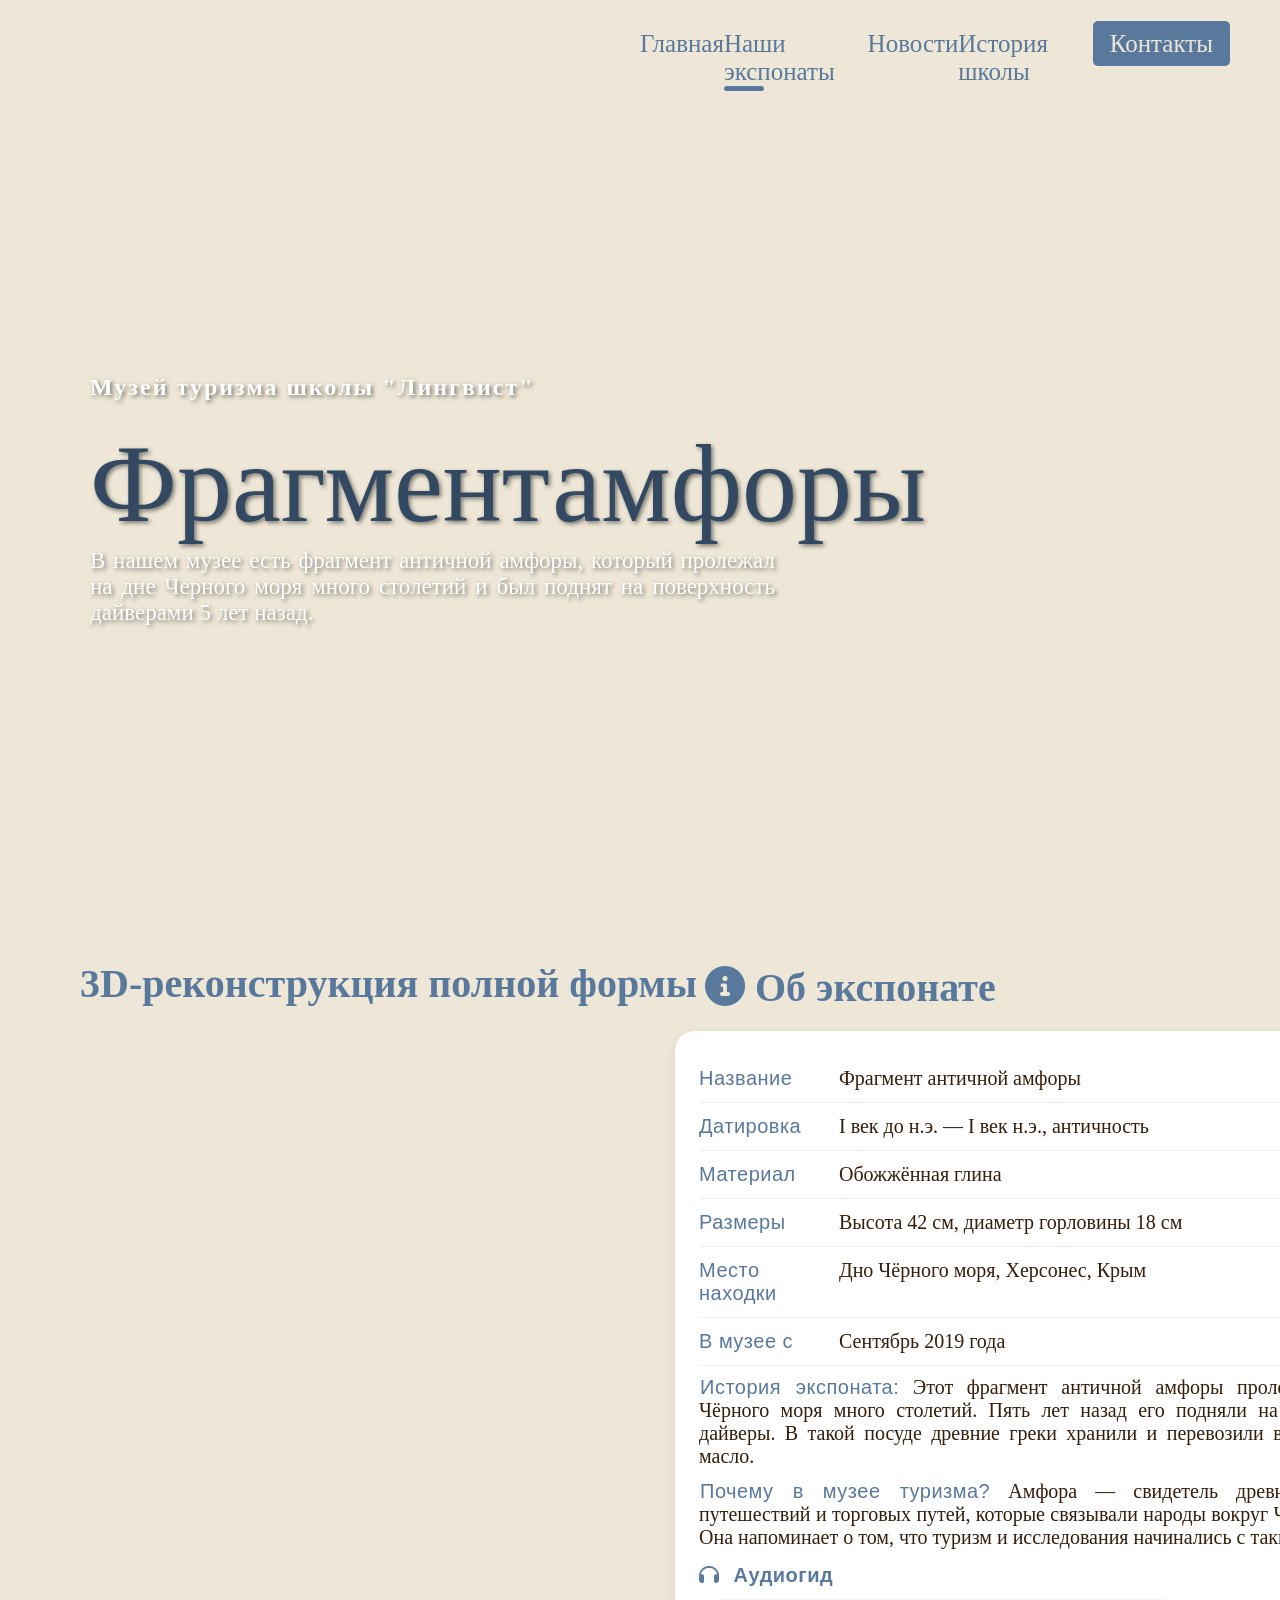
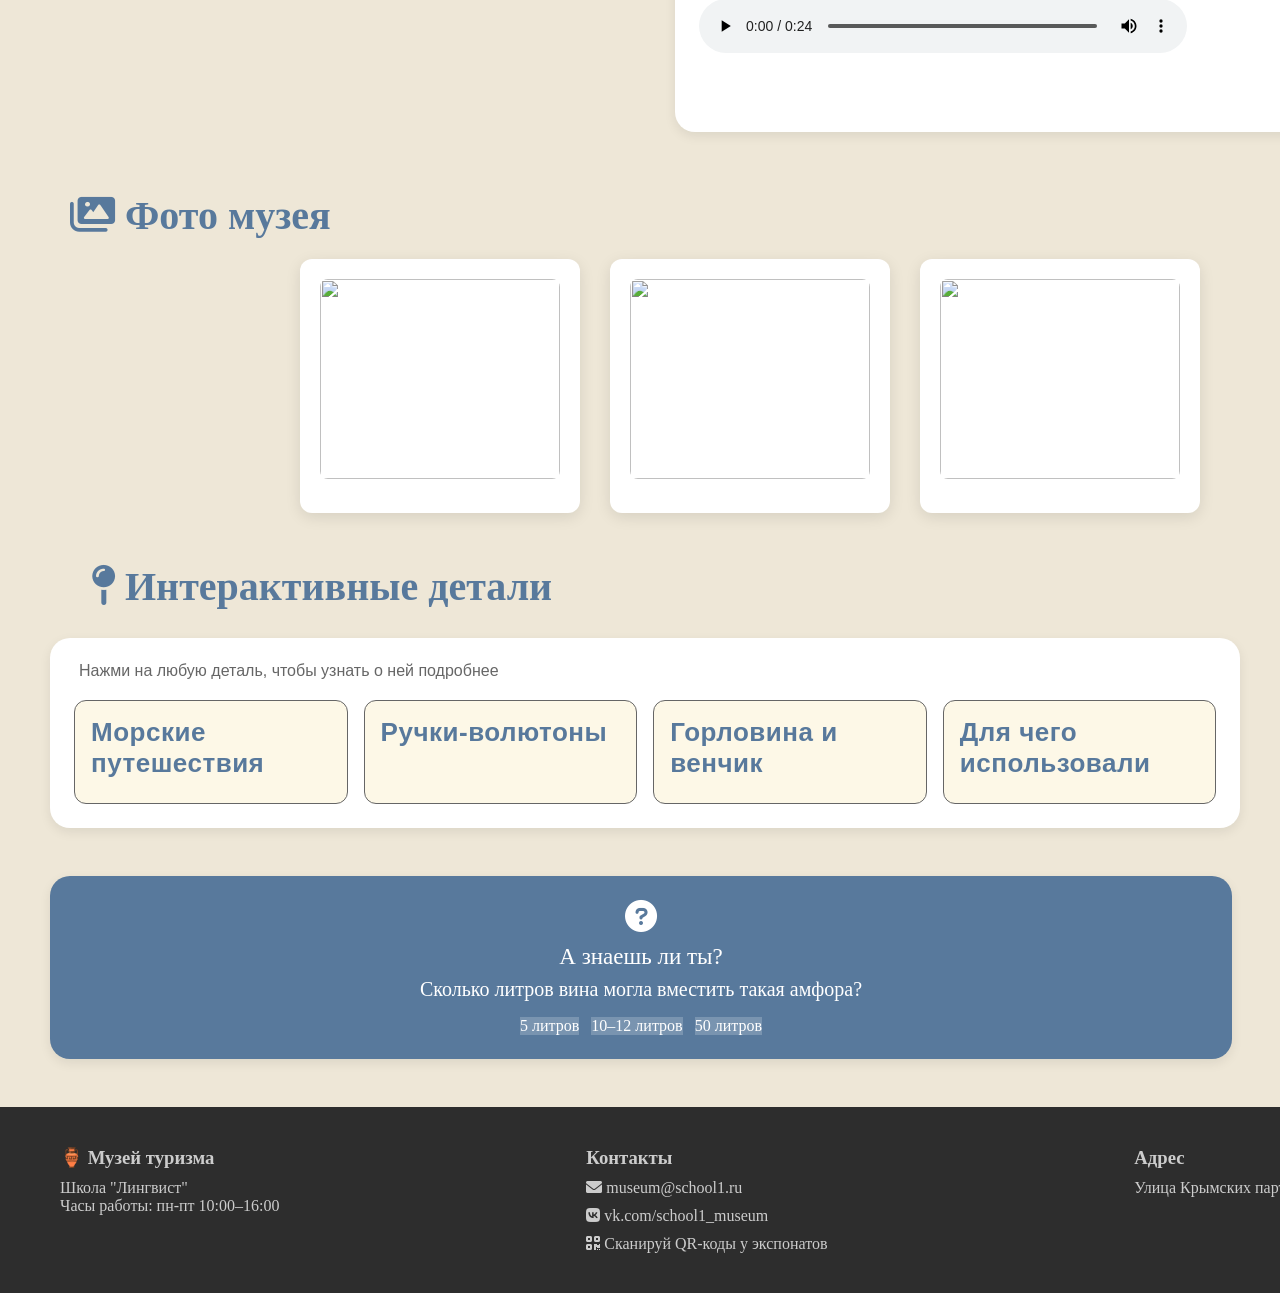
==== index.html @ 198aca58 "Rename main.html to index.html" ====
<!DOCTYPE html>
    <html lang="ru">
    <head>
        <script type="importmap">
            {
                "imports": {
                    "@google/model-viewer": "https://unpkg.com/@google/model-viewer@latest/dist/model-viewer.js"
                }
            }
        </script>
        <script type="module" src="https://unpkg.com/@google/model-viewer@latest/dist/model-viewer.min.js"></script>
        <meta charset="UTF-8">
        <meta name="viewport" content="width=device-width, initial-scale=1.0">
        <title>Музей туризма</title>
        <link rel="stylesheet" href="https://cdnjs.cloudflare.com/ajax/libs/font-awesome/6.0.0-beta3/css/all.min.css">
        <link rel="stylesheet" href="/css/main.css">
        <link rel="stylesheet" href="/css/navigation.css">
        <link rel="stylesheet" href="/css/hotspot.css">
        <link rel="stylesheet" href="/css/adaptation.css">

    </head>
    <body>
    <!-- Оверлей для затемнения фона -->
    <div class="menu-overlay" id="menuOverlay"></div>

    <!-- Боковое меню -->
    <div class="mobile-menu" id="mobileMenu">
        <div class="mobile-menu-header">
            <div class="mobile-menu-logo">
                <img src="img/logo3.png" alt="">
            </div>
            <button class="mobile-menu-close" id="closeMenuBtn">
                <i class="fas fa-times"></i>
            </button>
        </div>
        <nav class="mobile-nav">
            <ul>
                <li><a href="#">Главная</a></li>
                <li class="active">
                    <a href="#" class="has-dropdown">Наши экспонаты <i class="fas fa-chevron-down"></i></a>
                    <ul class="mobile-dropdown">
                        <li><a href="#1">Фрагмент амфоры</a></li>
                        <li><a href="umbrella.html">Японский зонт</a></li>
                        <li><a href="drum.html">Пионерский барабан</a></li>
                        <li><a href="backpack.html">Снаряжение для похода</a></li>
                    </ul>
                </li>
                <li><a href="#">Новости</a></li>
                <li><a href="#">История школы</a></li>
                <li class="btn"><a href="#">Контакты</a></li>
            </ul>
        </nav>
    </div>

    <div class="wrapper">
        <header class="container">
            <button class="mobile-menu-btn" id="menuBtn">
                <i class="fas fa-bars"></i>
            </button>
            <span class="logo">
                <img src="img/logo3.png" alt="">
            </span>
            <nav>
                <ul>
                    <li><a href="#">Главная</a></li>
                    <li class="active"><a href="#">Наши экспонаты</a>
                        <ul class="dropdown">
                            <li><a href="#1">Фрагмент амфоры</a></li>
                            <li><a href="umbrella.html">Японский зонт</a></li>
                            <li><a href="drum.html">Пионерский барабан</a></li>
                            <li><a href="backpack.html">Снаряжение для похода</a></li>
                        </ul>
                    </li>
                    <li><a href="#">Новости</a></li>
                    <li><a href="#">История школы</a></li>
                    <li class="btn"><a href="#">Контакты</a></li>
                </ul>
            </nav>
        </header>
            
            <div class="hero">
                <div class="hero--info">
                    <h2>Музей туризма школы "Лингвист"</h2>
                    <h1>Фрагмент амфоры<span class="date"></span></h1>
                    <p>В нашем музее есть фрагмент античной амфоры, который пролежал на дне Черного моря много столетий и был поднят на поверхность дайверами 5 лет назад.</p>
                </div>
                <img src="img/ampho.png" alt="" class="amphora">
                <div class="image-wrapper">
                    <img src="img/ampho.png" alt="" class="amphora1">
                </div>
            </div>
            
            <section class="description" style="background-color: #eee7d7;">
                    <div class="container">
                        <h2 style="color: #58799c;">3D-реконструкция полной формы</h2>
                        
                        <!-- ДВЕ КОЛОНКИ РЯДОМ -->
                        <div class="model-and-info">
                            <!-- Левая колонка: 3D модель -->
                            <div class="model_3D">
                                <model-viewer 
                                    src="3d-models/amphora.glb" 
                                    auto-rotate
                                    auto-rotate-delay="0"
                                    rotation-per-second="15deg"
                                    camera-controls
                                    touch-action="pan-y"
                                    interaction-prompt="auto"
                                    exposure="1"
                                    shadow-intensity="0.5">
                                    <div class="progress-bar hide" slot="progress-bar">
                                        <div class="update-bar"></div>
                                    </div>
                                </model-viewer>
                            </div>
                            <div class="right-column">
                                <h2><i class="fas fa-info-circle"></i>  Об экспонате</h2>
                                <div class="info-card">
                                    
                                    <div class="info-row">
                                        <div class="info-label">Название</div>
                                        <div class="info-value">Фрагмент античной амфоры</div>
                                    </div>
                                    <div class="info-row">
                                        <div class="info-label">Датировка</div>
                                        <div class="info-value">I век до н.э. — I век н.э., античность</div>
                                    </div>
                                    <div class="info-row">
                                        <div class="info-label">Материал</div>
                                        <div class="info-value">Обожжённая глина</div>
                                    </div>
                                    <div class="info-row">
                                        <div class="info-label">Размеры</div>
                                        <div class="info-value">Высота 42 см, диаметр горловины 18 см</div>
                                    </div>
                                    <div class="info-row">
                                        <div class="info-label">Место находки</div>
                                        <div class="info-value">Дно Чёрного моря, Херсонес, Крым</div>
                                    </div>
                                    <div class="info-row">
                                        <div class="info-label">В музее с</div>
                                        <div class="info-value">Сентябрь 2019 года</div>
                                    </div>
                                    <div class="description-text">
                                        <p><strong>История экспоната:</strong> Этот фрагмент античной амфоры пролежал на дне Чёрного моря много столетий. Пять лет назад его подняли на поверхность дайверы. В такой посуде древние греки хранили и перевозили вино, зерно и масло.</p>
                                        <p style="margin-top: 12px;"><strong>Почему в музее туризма?</strong> Амфора — свидетель древних морских путешествий и торговых путей, которые связывали народы вокруг Чёрного моря. Она напоминает о том, что туризм и исследования начинались с таких плаваний.</p>
                                    </div>
                                    <div class="audio-player">
                                        <div style="margin-bottom: 12px;">  <!-- ← Оборачиваем заголовок в div с отступом снизу -->
                                            <i class="fas fa-headphones" style="margin-right: 8px;"></i>
                                            <strong>Аудиогид</strong>
                                        </div>
                                        <audio controls style="width: 70%;">
                                            <source src="audio/amphora.mp3" type="audio/mpeg">
                                        </audio>
                                    </div>
                                </div>
                            </div>
                        </div>

                                        <!-- Блок фотографий внизу -->
                        <div class="photos">
                            <h2><i class="fas fa-images"></i>  Фото музея</h2>
                            <div class="exhibits-grid">
                                <div class="exhibit-card">
                                    <img src="img/img1.jpg" alt="">
                                    <h3></h3>
                                    <p></p>
                                </div>
                                <div class="exhibit-card">
                                    <img src="img/img2.jpg" alt="">
                                    <h3></h3>
                                    <p></p>
                                </div>
                                <div class="exhibit-card">
                                    <img src="img/img3.jpg" alt="">
                                    <h3></h3>
                                    <p></p>
                                </div>
                            </div>
                        </div>
                    </div>
                    <div class="hotspots"> <h2> <i class="fas fa-map-pin"></i>  Интерактивные детали</h2></div>
                    <div class="hotspots-section">
                        
                        <p>  Нажми на любую деталь, чтобы узнать о ней подробнее</p>
                        <div class="hotspots-grid" id="hotspotsGrid">
                            <div class="hotspot-card" data-detail="body">
                                <h4>Морские путешествия</h4>
                                <p>Амфоры перевозили на торговых кораблях — триремах. Они стояли в трюмах в несколько рядов, иногда их использовали как балласт для устойчивости судна.</p>
                            </div>
                            <div class="hotspot-card" data-detail="handles">
                                <h4>Ручки-волютоны</h4>
                                <p>Изогнутые ручки характерны для амфор. Они удобны для переноски, а форма «волюта» (завиток) — типичный аттический стиль V века.</p>
                            </div>
                            <div class="hotspot-card" data-detail="neck">
                                <h4>Горловина и венчик</h4>
                                <p>Широкая горловина позволяла использовать амфору как для хранения жидкостей, так и для сыпучих продуктов. Край укреплен для прочности.</p>
                            </div>
                            <div class="hotspot-card" data-detail="bottom">
                                <h4>Для чего использовали</h4>
                                <p>Греки хранили в амфорах вино, оливковое масло, рыбу в рассоле, зерно и мёд. Горлышко запечатывали смолой или глиняной пробкой.</p>
                            </div>
                        </div>
                        <div id="hotspotDetail">
                            <span class="info-icon">ⓘ</span>
                            <!-- Сюда будет подгружаться детальная информация -->
                        </div>
                    </div>

                    <div class="info-card" style="text-align: center; background: #58799c; color: white; margin-left: 30px; margin-right: 28px; ">
                        <i class="fas fa-question-circle" style="font-size: 32px; margin-bottom: 12px;"></i>
                        <h3 style="color: white; font-family: 'SC Jurere'; font-size: 23px; font-weight: 100;">А знаешь ли ты?</h3>
                        <p style= "font-family: 'Times New Roman', Times, serif; font-size:20px; font-weight:100; margin-top: 8px;">Сколько литров вина могла вместить такая амфора?</p>
                        <div style="display: flex; gap: 12px; justify-content: center; margin-top: 16px;">
                            <span class="tag" style="background: rgba(255,255,255,0.2); cursor: pointer;" onclick="alert('Попробуй еще раз!')">5 литров</span>
                            <span class="tag" style="background: rgba(255,255,255,0.2); cursor: pointer;" onclick="alert('Правильно! 🎉 Такая амфора вмещала 10–12 литров. Этого хватало, чтобы напоить 30 человек!')">10–12 литров</span>
                            <span class="tag" style="background: rgba(255,255,255,0.2); cursor: pointer;" onclick="alert('Нет, это слишком много')">50 литров</span>
                        </div>
                    </div>
                    
                </div>
                </section>
        </div>
                
        <!-- Футер -->
        <footer class="footer">
            <div class="container">
                <div>
                    <h3>🏺 Музей туризма</h3>
                    <p>Школа "Лингвист"<br>Часы работы: пн-пт 10:00–16:00</p>
                </div>
                <div>
                    <h3>Контакты</h3>
                    <p><i class="fas fa-envelope"></i> museum@school1.ru</p>
                    <p><i class="fab fa-vk"></i> vk.com/school1_museum</p>
                    <p><i class="fas fa-qrcode"></i> Сканируй QR-коды у экспонатов</p>
                </div>
                <div>
                    <h3>Адрес</h3>
                    <p>Улица Крымских партизан, 15</p>
                </div>
            </div>
        </footer>

<!-- Скрипты -->
<script>
    // Мобильное меню
    const menuBtn = document.getElementById('menuBtn');
    const mobileMenu = document.getElementById('mobileMenu');
    const menuOverlay = document.getElementById('menuOverlay');
    const closeMenuBtn = document.getElementById('closeMenuBtn');
    
    // Функция открытия меню
    function openMenu() {
        mobileMenu.classList.add('open');
        menuOverlay.classList.add('active');
        document.body.style.overflow = 'hidden'; // Блокируем прокрутку фона
    }
    
    // Функция закрытия меню
    function closeMenu() {
        mobileMenu.classList.remove('open');
        menuOverlay.classList.remove('active');
        document.body.style.overflow = ''; // Восстанавливаем прокрутку
    }
    
    // Открытие по кнопке
    if (menuBtn) {
        menuBtn.addEventListener('click', openMenu);
    }
    
    // Закрытие по кнопке закрытия
    if (closeMenuBtn) {
        closeMenuBtn.addEventListener('click', closeMenu);
    }
    
    // Закрытие по клику на оверлей
    if (menuOverlay) {
        menuOverlay.addEventListener('click', closeMenu);
    }
    
    // Закрытие по клавише Escape
    document.addEventListener('keydown', function(e) {
        if (e.key === 'Escape' && mobileMenu.classList.contains('open')) {
            closeMenu();
        }
    });
    
    // Раскрытие подменю в мобильной версии
    const dropdownToggle = document.querySelector('.has-dropdown');
    const mobileDropdown = document.querySelector('.mobile-dropdown');
    
    if (dropdownToggle && mobileDropdown) {
        dropdownToggle.addEventListener('click', function(e) {
            e.preventDefault();
            mobileDropdown.classList.toggle('open');
            const icon = this.querySelector('i');
            if (icon) {
                icon.style.transform = mobileDropdown.classList.contains('open') ? 'rotate(180deg)' : 'rotate(0)';
            }
        });
    }
    
    // Интерактивные точки (hotspots)
    const hotspots = document.querySelectorAll('.hotspot-card');
    const detailDiv = document.getElementById('hotspotDetail');
    
    if (hotspots.length > 0 && detailDiv) {
        hotspots.forEach(hotspot => {
            hotspot.addEventListener('click', function() {
                hotspots.forEach(h => h.classList.remove('active'));
                this.classList.add('active');
                
                const title = this.querySelector('h4').innerText;
                const description = this.querySelector('p').innerHTML;
                
                detailDiv.style.display = 'block';
                detailDiv.innerHTML = `
                    <strong><i class="fas fa-info-circle"></i> ${title}</strong>
                    <p style="margin-top: 8px;">${description}</p>
                `;
            });
        });
    }
        const modal = document.createElement('div');
    modal.className = 'modal';
    modal.innerHTML = `
        <span class="close-modal">&times;</span>
        <div class="modal-content">
            <img class="modal-img" id="modalImg" src="" alt="">
        </div>
        <div class="modal-nav">
            <button class="modal-nav-btn gallery-prev">❮</button>
            <button class="modal-nav-btn gallery-next">❯</button>
        </div>
    `;
    document.body.appendChild(modal);

    const modalImg = document.getElementById('modalImg');
    const closeModal = document.querySelector('.close-modal');
    const galleryPrevBtn = document.querySelector('.gallery-prev');  // Переименовано
    const galleryNextBtn = document.querySelector('.gallery-next');  // Переименовано

    let currentPhotoIndex = 0;
    const photos = document.querySelectorAll('.exhibit-card img');
    const photoArray = Array.from(photos).map(img => img.src);

    // Открытие фото при клике
    if (photos.length > 0) {
        photos.forEach((photo, index) => {
            photo.addEventListener('click', (e) => {
                e.stopPropagation();
                currentPhotoIndex = index;
                modal.style.display = 'block';
                modalImg.src = photoArray[currentPhotoIndex];
                document.body.style.overflow = 'hidden';
            });
        });
    }

    // Закрытие модального окна
    function closeModalFunc() {
        modal.style.display = 'none';
        document.body.style.overflow = '';
    }

    if (closeModal) {
        closeModal.addEventListener('click', closeModalFunc);
    }
    
    modal.addEventListener('click', (e) => {
        if (e.target === modal) closeModalFunc();
    });

    // Навигация между фото
    function showPrevPhoto() {
        if (photoArray.length > 0) {
            currentPhotoIndex = (currentPhotoIndex - 1 + photoArray.length) % photoArray.length;
            modalImg.src = photoArray[currentPhotoIndex];
        }
    }

    function showNextPhoto() {
        if (photoArray.length > 0) {
            currentPhotoIndex = (currentPhotoIndex + 1) % photoArray.length;
            modalImg.src = photoArray[currentPhotoIndex];
        }
    }

    if (galleryPrevBtn) {
        galleryPrevBtn.addEventListener('click', showPrevPhoto);
    }
    if (galleryNextBtn) {
        galleryNextBtn.addEventListener('click', showNextPhoto);
    }

    // Клавиатура для галереи
    document.addEventListener('keydown', (e) => {
        if (modal.style.display === 'block') {
            if (e.key === 'Escape') closeModalFunc();
            if (e.key === 'ArrowLeft') showPrevPhoto();
            if (e.key === 'ArrowRight') showNextPhoto();
        }
    });
</script>
</body>
</html>
---- css/main.css ----
@font-face{
    font-family: 'SC Jurere';      
    src: url('fonts/SC Jurere.ttf') format('truetype');
    font-weight: normal;              
    font-style: normal;               
}

@import url('https://fonts.googleapis.com/css2?family=Franklin+Gothic+Medium&display=swap');
@import url('https://fonts.googleapis.com/css2?family=Anton&display=swap');


* {
    margin: 0;
    padding: 0;
    box-sizing: border-box;
}

body {
      margin: 0;
    padding: 0;
    background-color: #eee7d7; /* цвет фона для пустых областей */
    font-family: Georgia, 'Times New Roman', Times, serif;
    font-weight: 400;
    color: white;
    min-height: 100vh;
}

.wrapper{
    margin: 0;
    padding: 0;
    background-color: #eee7d7; /* цвет фона для пустых областей */

}

.container {
    padding: 0;
    width: 1400px;
    margin: 0 auto; 
}

.hero {
    min-height: 100vh;
    background-image: url('img/back.jpg');
    background-repeat: no-repeat;
    background-size: contain;  /*или cover  */
    background-position: center;
    display: flex;
    align-items: center;
    margin: 0;
    padding: 0;
    margin-top: 50px;
}

img {
    max-width: 100%;
    
}
.amphora {
    max-width: 100%;
    position: relative;
    left: -60px;  /* отрицательное значение = влево */
}
.amphora1, 
.drum1,
.umbrella,
.backpack {
    max-width: 100%;
}
.drum {
    max-width: 100%;
    position: relative;
    left: 30px;  /* отрицательное значение = влево */
}

.backpack{
    max-width: 100%;
    position: relative;
   left: 40px;  
}

.umbrella{
    max-width: 100%;
    position: relative;
    left: 30px;  /* отрицательное значение = влево */
}

.hero--info {
    width: 530px;
    padding: 0 20px; /* Добавляем отступы по бокам для мобильных устройств */
    margin-left: 50px; /* Отступ слева для контента */
    text-shadow: 2px 2px 4px rgba(0, 0, 0, 0.5);

}
.hero--info h1{
    font-family: 'SC Jurere', Georgia, 'Times New Roman', Times, serif;
    color:#324961;
    font-weight: 100;
    font-size: 110px;
    justify-content: center;  /* Добавьте — центрирует по горизонтали */
    text-align: center; 
    word-spacing: -25px;
     white-space: nowrap; 
     margin-left: 20px;
    
}
.hero--info h2{
   font-family: 'Franklin Gothic Medium', 'Times New Roman', Times, serif;
   margin-bottom: 20px; 
   letter-spacing: 2px; 
   margin-left: 20px;
}

.hero--info p{
    font-family: Impact,'Anton',;
    font-weight: 50;
    font-size: 23px;
    margin-left: 20px;
    color:#fff;
    margin-right: -215px;
    text-align: justify;
   
}
.hero--info p br{
   margin-left: -120px; 
   
}

header.container {
    position: absolute;
    top: 0;
    left: 0;
    width: 100%;
    padding: 0px 50px;  /* было 20px или 30px, уменьшили верхний отступ */
    z-index: 100;
}

.logo img {
    max-height: 160px; 
    width: auto;       
    display: block;    
    margin-top: -20px;
    margin-left: -10px;
}

.logo {
    display: inline-block; 
    margin-top: -10px;
}


/* Контейнер, который объединяет модель и другие экспонаты */
.description {
    margin-top: -50px; 
    width: 100%;
    padding: 0 20px; /* Добавляем отступы по бокам для мобильных устройств */
     /* Тянет контейнер вверх */
}

/* 3D модель - занимает 50% ширины */
.description .model_3D {
    margin-left: 10px;
    flex: 1;
    width: 80%;
    overflow: hidden;
    border-radius: 16px;
    margin-top: 15px;
}
.description h2 {
    margin-top: 60px;
    margin-bottom: 10px;
    /*padding-top: 200px;*/
    margin-left: 60px;
    font-family: 'SC Jurere', Georgia, 'Times New Roman', Times, serif;
    font-size: 40px;
}
.description h2 a{
    display: inline-block;
    margin-top: 10px;
    margin-bottom: 15px;
    /*padding-top: 200px;*/
    margin-left: -10px;

}

.right-column_backpack h2 a{
    display: inline-block;
    margin-top: -20px;
    margin-bottom: 15px;
    /*padding-top: 200px;*/

}
.photos {
    width: 100%;
    background-image: url('img/back copy.jpg');
    background-position: top 30px center;  /* Сдвигаем вниз на 30px */
    background-repeat: no-repeat;
    padding: 0;
    margin: 0;
    
}
.photos h2{
    margin-left: 50px;
    color:#58799c;
    font-family: 'SC Jurere', Georgia, 'Times New Roman', Times, serif;
    font-size: 40px;
    margin-bottom: 20px;
    
}
/* Сетка для карточек экспонатов */


.exhibits-grid {
    margin-left: 60px;
    display: flex;
    gap: 30px;
    justify-content: center;
    flex-wrap: wrap;
    margin-top: 20px;
    margin-bottom: 20px;

}


/* Карточка экспоната */
.exhibit-card {
    background: white;
    border-radius: 12px;
    padding: 15px;
    text-align: center;
    box-shadow: 0 2px 8px rgba(0,0,0,0.1);
}

.exhibit-card img {
    width: 100%;
    height: 150px;
    object-fit: cover;
    border-radius: 8px;
}

.exhibit-card h3 {
    margin: 10px 0 5px;
    font-size: 16px;
}

.exhibit-card p {
    color: #666;
    font-size: 14px;
}













/* ===== БЛОК ОПИСАНИЯ ===== */


.description-grid {
    display: flex;
    gap: 40px;
    align-items: flex-start;
}

.description-text {
    flex: 1;
}

.description-text ul {
    padding-left: 20px;
}

.description-image {
    flex: 1;
}

.description-image img {
    width: 100%;
    border-radius: 12px;
}

.model-and-info {
    display: flex;
    align-items: stretch;  /* Меняем с flex-start на stretch */
    flex-wrap: wrap;
}

/* Левая колонка (3D модель) */
.model-and-info .model_3D {
    flex: 1;
    /*min-width: 300px;*/
    display: flex;
    flex-direction: column;
}

/* Убираем лишние отступы у модели */
.model-and-info .model_3D model-viewer {
    width: 80%;
    display: block;
    border-radius: 16px;  /* Добавьте сюда */
    height: 700px !important; 
}

/* Правая колонка */
.right-column {
    flex: 1;
    min-width: 300px;
    display: flex;
    flex-direction: column;
    padding-bottom: -20px;
    margin-left: -100px;

}
right-column_backpack{
    flex: 1;
    width:50px;
    min-width: 300px;
    display: flex;
    flex-direction: column;
    padding-bottom: -20px;
    margin-left: -100px;
}


/* Заголовок в правой колонке - прижимаем к верху */
.right-column h2 {
    margin: -53px 0 20px 30px;  /* Убираем верхний отступ */
    padding: 0;
    font-family: 'SC Jurere', Georgia, 'Times New Roman', Times, serif;
    font-size: 40px;
    color: #58799c;
}

/* Карточка в правой колонке */
.info-card {
    flex: 1;
    background: white;
    border-radius: 20px;
    padding: 24px;
    box-shadow: 0 4px 12px rgba(0,0,0,0.08);
}

.info-row {
    display: flex;
    padding: 12px 0;
    border-bottom: 1px solid #eee;
}

.info-label {
    width: 100px;
    font-weight: 600;
    color: #58799c;
    font-family: Impact,'Anton', 'Franklin Gothic Medium', 'Arial Narrow', Arial, sans-serif;
    font-size: 20px;
    font-weight: 200;
    letter-spacing: 0.5px;
}

.description-text{
     margin-top: 10px;
     text-align: justify;

}
.description-text p strong{
    width: 100px;
    font-weight: 600;
    color: #58799c;
    font-family: Impact,'Anton', 'Franklin Gothic Medium', 'Arial Narrow', Arial, sans-serif;
    font-size: 20px;
    font-weight: 200;
    letter-spacing: 0.5px;
    margin-left: 1px;
}

.description-text p{
    flex: 1;
    color: #361E09;
    font-family: 'Franklin Gothic Medium';
    font-size: 20px;
}

.audio-player{
    margin-top: 15px;
    color:#58799c;
    font-family: Impact, 'Anton', 'Franklin Gothic Medium', 'Arial Narrow', Arial, sans-serif;
    font-size: 20px;
    font-weight: 200;
    letter-spacing: 0.5px;
}

.info-value {
    flex: 1;
    color: #361E09;
    font-family: 'Franklin Gothic Medium';
    font-size: 20px;
    margin-left: 40px;
}
/* Чтобы model-viewer растягивался на всю ширину колонки */
.model_3D model-viewer {
    width: 100%;
    height: 500px;
    display: block;
}

.exhibit-card {
    width: 280px;
    text-align: center;
    background: #fff;
    border-radius: 12px;
    padding: 20px;
    box-shadow: 0 4px 15px rgba(0,0,0,0.1);
    transition: transform 0.3s;
}

.exhibit-card:hover {
    transform: translateY(-5px);
}

.exhibit-card img {
    width: 100%;
    height: 200px;
    object-fit: cover;
    border-radius: 8px;
}
/* Футер */
.footer {
    background: #2D2D2D;
    color: #ccc;
    padding: 40px 0;
    margin-top: 48px;
    width: 100% 
}

.footer .container {
    display: flex;
    justify-content: space-between;
    flex-wrap: wrap;
}

.footer .container > div {
    margin-right: 60px;   /* расстояние между блоками */
    margin-left: 60px;    /* можно добавить с обеих сторон */
}

.footer .container p {
    margin-top: 10px;   /* расстояние между блоками */
}

.footer a {
    color: #E67E22;
    text-decoration: none;
}
---- css/navigation.css ----
header nav{
    float: right;
    width: 50%;
    margin-top: 30px;
}

header nav ul {
    list-style: none;
    display: flex;
    justify-content: space-between;
}

header nav ul li {
    font-family: 'SC Jurere', Georgia, 'Times New Roman', Times, serif;
    font-size: 25px;
    display: inline-block;
}

header nav ul li a { 
    color: #58799c;
    text-decoration: none;
}

header nav ul li.active::after{
    content: '';
    display: block;
    width: 40px;
    height: 5px;
    background: #58799c;
    border-radius: 10px;
}

header nav ul li:not(.active):not(.btn) a:hover { 
    border-bottom: 5px solid #58799c;
}

header nav ul li.btn a{
    background: #58799c;
    color: #eee7d7;
    padding: 9px 17px;
    border-radius: 5px;
    transition: all 500ms ease;
}

header nav ul li.btn a:hover{
    background: #eee7d7;
    color: #58799c;
}





header nav ul li {
    display: inline-block;
    position: relative;  /* ВАЖНО: добавляем это! */
}

header nav ul li .dropdown {
    position: absolute;
    top: 100%;  /* появляется сразу под родительским пунктом */
    left: 0;
    background: #58799c;
    min-width: 150px;
    padding: 0;
    margin: 0;
    list-style: none;
    border-radius: 5px;
    opacity: 0;
    visibility: hidden;
    transition: all 300ms ease;
    display: flex;
    flex-direction: column;  /* ВЕРТИКАЛЬНО! */
}


header nav ul li:hover .dropdown {
    opacity: 1;
    visibility: visible;
}
/* Стили для пунктов выпадающего списка */
header nav ul li .dropdown li {
    display: block;
}
/* Стили для пунктов выпадающего списка */
header nav ul li .dropdown li a {
    color: #eee7d7;
    display: block;
    padding: 10px 15px;
    white-space: nowrap;
}

header nav ul li a[href="#1"] {
    background-color: #324961
}

/* Первый элемент - скругляем верхние углы */
header nav ul li .dropdown li:first-child a {
    border-radius: 5px 5px 0 0;
}

/* Последний элемент - скругляем нижние углы */
header nav ul li .dropdown li:last-child a {
    border-radius: 0 0 5px 5px;
}

/* Разделитель между пунктами */
header nav ul li .dropdown li:not(:last-child) a {
    border-bottom: 1px solid rgba(255,255,255,0.2);
}

/* Эффект при наведении на пункты dropdown */
header nav ul li .dropdown li a:hover {
    background: #3a5a7c;  /* темнее при наведении */
    color: #eee7d7;
}
---- css/hotspot.css ----
/* Интерактивные точки (hotspots) */
        /* Интерактивные точки (hotspots) */
.hotspots {
    position: relative;
}

.hotspots h2 {
    color: #58799c;
    margin-top: 50px;
    margin-bottom: -32px;
    padding-left: 10px;
}

.hotspots h2 a {
    display: inline-block;
    color: #58799c;
    text-decoration: none;
    margin-top: 0;  /* Убираем отрицательный отступ */
    margin-bottom: 0;
}
/*#58799c 324961*/
        .hotspots-section {
            margin-left: 30px;
            background: white;
            border-radius: 20px;
            padding: 24px;
            margin-bottom: 48px;
            box-shadow: 0 4px 12px rgba(0,0,0,0.08);
            color: black;
            margin-top:60px;
            width:96%;
        }

        .hotspots-section p{
            color:#666;
            padding-left: 5px;
            font-family: Impact, Haettenschweiler, 'Arial Narrow Bold', sans-serif;
            font-weight: 100;
        }
        
        .hotspots-grid {
            display: grid;
            grid-template-columns: repeat(auto-fit, minmax(200px, 1fr));
            gap: 16px;
            margin-top: 20px;
            color: #58799c;

        }
        
        .hotspot-card {
            background: #FDF8E7;
            border-radius: 12px;
            padding: 16px;
            cursor: pointer;
            transition: all 0.2s;
            border: 1px solid #666;
        }
        
        .hotspot-card:hover {
            transform: translateY(-2px);
            box-shadow: 0 4px 12px rgba(0,0,0,0.1);
            border-color: #58799c;
        }
        

        
        .hotspot-card h4 {
            font-size: 26px;
            margin-bottom: 8px;
            font-family: "SC Jurere", 'Franklin Gothic Medium', 'Arial Narrow', Arial, sans-serif;
            letter-spacing: 0.5px;
        }
        
        .hotspot-card p {
            font-size: 17px;
            color: #666;
            display: none;
            margin-left: -7px;
        }
        
        .hotspot-card.active {
            background: #8CA0B7;
            color: white;
            border-color: #324961;
        }
        
        .hotspot-card.active i,
        .hotspot-card.active p {
            color: white;
        }
        
        .hotspot-card.active p {
            display: block;
        }

        #hotspotDetail {
            margin-top: 20px;
            padding: 16px;
            background: #F5F0E0;
            border-radius: 12px;
            display: none;
            color: #58799c;
            font-family: 'Franklin Gothic Medium', 'Arial Narrow', Arial, sans-serif;
            font-size: 18px;
            
        }


        /* Стили для увеличения фото */
.exhibit-card {
    cursor: pointer;
    transition: transform 0.3s, box-shadow 0.3s;
}

.exhibit-card:hover {
    transform: translateY(-5px);
    box-shadow: 0 8px 25px rgba(0,0,0,0.15);
}

.exhibit-card img {
    width: 100%;
    height: 200px;
    object-fit: cover;
    border-radius: 8px;
    transition: transform 0.3s;
}

/* Модальное окно */
.modal {
    display: none;
    position: fixed;
    z-index: 9999;
    left: 0;
    top: 0;
    width: 100%;
    height: 100%;
    background-color: rgba(0,0,0,0.9);
    cursor: pointer;
}

.modal-content {
    position: relative;
    margin: auto;
    display: flex;
    justify-content: center;
    align-items: center;
    height: 100%;
    width: 100%;
}

.modal-img {
    max-width: 90%;
    max-height: 90%;
    object-fit: contain;
    animation: zoomIn 0.3s ease;
}

@keyframes zoomIn {
    from {
        transform: scale(0.8);
        opacity: 0;
    }
    to {
        transform: scale(1);
        opacity: 1;
    }
}

.close-modal {
    position: absolute;
    top: 20px;
    right: 35px;
    color: #f1f1f1;
    font-size: 40px;
    font-weight: bold;
    cursor: pointer;
    transition: 0.3s;
    z-index: 10000;
}

.close-modal:hover {
    color: #bbb;
}

/* Кнопки навигации в модальном окне */
.modal-nav {
    position: absolute;
    top: 50%;
    transform: translateY(-50%);
    width: 100%;
    display: flex;
    justify-content: space-between;
    padding: 0 20px;
    pointer-events: none;
}

.modal-nav-btn {
    pointer-events: auto;
    background: rgba(255,255,255,0.3);
    border: none;
    color: white;
    font-size: 30px;
    padding: 15px 20px;
    cursor: pointer;
    border-radius: 50%;
    transition: all 0.3s;
}

.modal-nav-btn:hover {
    background: rgba(255,255,255,0.6);
    transform: scale(1.1);
}
---- css/adaptation.css ----
/* ===== МОБИЛЬНОЕ МЕНЮ ===== */
.mobile-menu-btn {
    display: none;
    position: absolute;
    right: 15px;
    top: 20px;
    background: #58799c;
    border: none;
    color: white;
    font-size: 24px;
    padding: 12px;
    border-radius: 8px;
    cursor: pointer;
    z-index: 1001;
    transition: all 0.3s ease;
}

.mobile-menu-btn:hover {
    background: #324961;
    transform: scale(1.05);
}

.menu-overlay {
    display: none;
    position: fixed;
    top: 0;
    left: 0;
    width: 100%;
    height: 100%;
    background: rgba(0, 0, 0, 0.7);
    z-index: 1000;
    opacity: 0;
    transition: opacity 0.3s ease;
}

.menu-overlay.active {
    display: block;
    opacity: 1;
}

.mobile-menu {
    position: fixed;
    top: 0;
    left: -320px;
    width: 300px;
    height: 100%;
    background: #eee7d7;
    z-index: 1002;
    transition: left 0.3s cubic-bezier(0.4, 0, 0.2, 1);
    box-shadow: 2px 0 10px rgba(0, 0, 0, 0.1);
    overflow-y: auto;
}

.mobile-menu.open {
    left: 0;
}

.mobile-menu-header {
    display: flex;
    justify-content: space-between;
    align-items: center;
    padding: 20px;
    background: #58799c;
    border-bottom: 1px solid rgba(255, 255, 255, 0.2);
}

.mobile-menu-logo img {
    max-height: 100px;
    width: auto;
}

.mobile-menu-close {
    background: none;
    border: none;
    color: white;
    font-size: 24px;
    cursor: pointer;
    padding: 8px;
    transition: transform 0.3s ease;
}

.mobile-menu-close:hover {
    transform: rotate(90deg);
}

.mobile-nav {
    padding: 20px;
}

.mobile-nav ul {
    list-style: none;
    padding: 0;
    margin: 0;
}

.mobile-nav ul li {
    margin-bottom: 15px;
    border-bottom: 1px solid rgba(88, 121, 156, 0.2);
}

.mobile-nav ul li a {
    display: flex;
    justify-content: space-between;
    align-items: center;
    color: #58799c;
    text-decoration: none;
    font-family: 'SC Jurere', Georgia, 'Times New Roman', Times, serif;
    font-size: 18px;
    padding: 12px 0;
    transition: all 0.3s ease;
}

.mobile-nav ul li a:hover {
    color: #58799c;
    padding-left: 10px;
}

.mobile-nav ul li.active a {
    color: #324961;
    font-weight: bold;
}

.mobile-nav ul li.btn a {
    background: #58799c;
    color: #eee7d7;
    padding: 12px 20px;
    border-radius: 8px;
    text-align: center;
    justify-content: center;
}

.mobile-nav ul li.btn a:hover {
    background: #58799c;
    padding-left: 20px;
}

.mobile-dropdown {
    list-style: none;
    padding-left: 20px;
    margin-top: 10px;
    max-height: 0;
    overflow: hidden;
    transition: max-height 0.3s ease;
}

.mobile-dropdown.open {
    max-height: 300px;
}

.mobile-dropdown li {
    margin-bottom: 10px;
    border-bottom: none;
}

.mobile-dropdown li a {
    font-size: 16px;
    padding: 8px 0;
}

/* ===== МЕДИА-ЗАПРОСЫ (от большего к меньшему) ===== */


/* Планшеты и маленькие ноутбуки 769px - 1024px */
@media (max-width: 1024px) {
    .container {
        width: 100%;
        padding: 0 20px;
    }
    
    .hero--info h1 {
        font-size: 80px;
        white-space: normal;
        word-spacing: normal;
    }
    
    .hero--info p {
        margin-right: 0;
    }
    
    .amphora, .drum, .backpack, .umbrella {
        width: 80% !important;
        max-width: 300px !important;
        min-width: auto !important;
        position: relative !important;
        margin: 20px auto !important;
        left: auto !important;
        right: auto !important;
        display: block !important;
    }
}

@media (min-width: 769px) and (max-width: 1024px) {
    .model_3D model-viewer {
        height: 450px !important;
    }
    
    .right-column {
        margin-left: -50px;
    }
    
    .right-column h2 {
        margin: -30px 0 20px 30px;
        font-size: 32px;
    }
    
    .exhibits-grid {
        gap: 20px;
    }
    
    .exhibit-card {
        width: calc(33.33% - 20px);
    }

    .amphora, .drum, .backpack, .umbrella {
         width: 80% !important;
        max-width: 300px !important;
        min-width: auto !important;
        position: relative !important;
        margin: 20px auto !important;
        left: auto !important;
        right: auto !important;
        display: block !important;
    }
}

/* Мобильные устройства 768px и ниже */
@media (max-width: 768px) {
    body {
        overflow-x: hidden;
    }
    
    .container {
        width: 100%;
        padding: 0 15px;
    }
    
    header.container {
        position: relative;
        padding: 10px 15px;
        background: #eee7d7;
    }
    
    /* Скрываем обычную навигацию */
    header nav {
        display: none;
    }
    
    /* Показываем кнопку бургер-меню */
    .mobile-menu-btn {
        display: block;
    }
    
    .logo img {
        max-height: 100px;
        margin: 0;
    }
    
    .hero {
        min-height: auto;
        flex-direction: column;
        padding: 20px 15px;
        margin-top: -20px; 
        background-size: cover;
    }
    
    .hero--info {
        width: 100%;
        margin-left: 0;
        padding: 0;
        text-align: center;
    }
    
    .hero--info h1 {
        font-size: 50px;
        white-space: normal;
        margin-left: 0 0 0 0;
        word-spacing: normal;
        justify-content: center;
    }
   
    .hero--info h2 {
        font-size: 20px;
        margin-left: 0;
        margin-bottom: 10px;
    }

    .hero--info p {
        display: none;
    }
    .hero--info h1 span {
        display: block;
        text-align: center;
        margin-left: 0 !important;  /* Убираем отрицательный отступ */
    }
    .hero > .amphora,
    .hero > .drum,
    .hero > .umbrella,
    .hero > .backpack {
        display: none !important;
    }

    .image-wrapper, 
    .image-wrapper2,
    .image-wrapper3,
    .image-wrapper4{
        display: flex !important;
        flex-direction: column;
        align-items: center;
        width: 100%;
        margin: 20px 0;
    }
    /* Стили для картинки в обертке */
    .amphora1 {
        width: 100%;
        max-width: 2000px;
        position: static;
        margin: -80px auto -60px -25px;
        
        display: block;
    }
    .backpack1,
    .umbrella1 {
        width: 100%;
        max-width: 2000px;
        position: static;
        margin: -80px auto -60px 0;
        display: block;
    }

    .umbrella1 {
        width: 100%;
        max-width: 2000px;
        position: static;
        margin: -100px auto -90px 10px;
        display: block;
    }
    .drum1 {
        width: 100%;
        position: static;
        margin: -90px auto -110px 0;
        display: block;
    }
    .image-wrapper3::after {
        content: "А теперь перенесёмся в мир детского туризма и знаменитых пионерских лагерей. Один из самых известных лагерей нашей страны — МДЦ «Артек» — отметил свой вековой юбилей. Сейчас это один из крупнейших в мире комплексов детского отдыха. Об истории знаменитого лагеря СССР рассказывают экспонаты нашей экспозиции.";
        display: block;
        margin-top: 20px;
        font-size: 16px;
        text-align: center;
        font-family: Impact;
        font-weight: 50;
        color: #fff;
        text-shadow: 2px 2px 4px rgba(0, 0, 0, 0.5);
    }
    .image-wrapper2::after {
        content: "Но Крым привлекал не только пляжных отдыхающих. Многие стремились познать его красоту через походы. Неотъемлемыми атрибутами крымских походов были палатка и рюкзак.";
        display: block;
        margin-top: 20px;
        font-size: 16px;
        text-align: center;
        font-family: Impact;
        font-weight: 50;
        color: #fff;
        text-shadow: 2px 2px 4px rgba(0, 0, 0, 0.5);
    }
    .image-wrapper::after {
        content: "В нашем музее есть фрагмент античной амфоры, который пролежал на дне Черного моря много столетий и был поднят на поверхность дайверами 5 лет назад.";
        display: block;
        margin-top: 20px;
        font-size: 16px;
        text-align: center;
        font-family: Impact;
        font-weight: 50;
        color: #fff;
        text-shadow: 2px 2px 4px rgba(0, 0, 0, 0.5);
    }
    .image-wrapper4::after {
        content: "Перенесёмся из далёкой античности в более близкое нам время — в середину 80-х годов XX века. Перед вами солнцезащитный зонт, который был подарен музею туристами из Японии, посещавшими Крым в те годы.";
        display: block;
        margin-top: 20px;
        font-size: 16px;
        text-align: center;
        font-family: Impact;
        font-weight: 50;
        color: #fff;
        text-shadow: 2px 2px 4px rgba(0, 0, 0, 0.5);
    }
    .description {
        margin-top: 0;
        padding: 0 15px;
    }
    
    .description h2 {
        font-size: 28px;
        margin-left: 0;
        text-align: center;
        margin-top: 30px;
    }
    
    .model-and-info {
        flex-direction: column;
    }
    
    .description .model_3D {
        width: 100%;
        margin-left: 0;
    }

    .model_3D {
        width: 100% !important;
        margin-left: 0 !important;
        padding: 0 !important;
    }
    
    .model_3D model-viewer {
        width: 100% !important;
        height: 350px !important;
        min-height: 350px !important;
        max-height: 400px !important;
        aspect-ratio: 1 / 0.8 !important; /* Измените соотношение если нужно */
    }
    
    /* Контейнер модели */
    .model-and-info .model_3D {
        width: 100%;
        min-height: auto;
    }
    
    .model-and-info .model_3D model-viewer {
        width: 100% !important;
        height: 350px !important;
        min-height: 350px !important;
    }
    /*
    .model_3D model-viewer {
        height: 350px !important;
    }
    */
    .right-column {
        margin-left: 0 !important;
        margin-top: 20px;
    }
    
    .right-column h2 {
        margin: 0 0 15px 0 !important;
        text-align: center;
        font-size: 28px;
    }
    
    .info-card {
        padding: 15px;
    }
    
    .info-row {
        flex-direction: column;
        padding: 10px 0;
    }
    
    .info-label {
        width: 100%;
        margin-bottom: 5px;
        font-size: 16px;
    }
    
    .info-value {
        margin-left: 0;
        font-size: 16px;
    }
    
    .description-text p {
        font-size: 16px;
    }
    
    .description-text p strong {
        font-size: 16px;
    }
    
    .audio-player audio {
        width: 100% !important;
    }
    
    .photos {
        background-image: none;
    }
    
    .photos h2 {
        font-size: 28px;
        margin-left: 0;
        text-align: center;
    }
    
    .exhibits-grid {
        margin-left: 0;
        gap: 15px;
    }
    
    .exhibit-card {
        width: 100%;
        max-width: 280px;
    }
    
    .hotspots h2 {
        font-size: 28px;
        text-align: center;
        margin-bottom: -40px;
        margin-top: 40px;
    }
    
    .hotspots-section {
        margin-left: 0;
        width: 100%;
        padding: 15px;
    }
    
    .hotspots-grid {
        grid-template-columns: 1fr;
        gap: 12px;
    }
    
    .hotspot-card h4 {
        font-size: 20px;
    }
    
    .hotspot-card p {
        font-size: 14px;
    }
    
    .info-card[style*="background: #58799c"] {
        margin-left: 0 !important;
        margin-right: 0 !important;
    }
    
    .info-card[style*="background: #58799c"] h3 {
        font-size: 18px !important;
    }
    
    .info-card[style*="background: #58799c"] p {
        font-size: 16px !important;
    }
    
    .tag {
        font-size: 14px;
        padding: 5px 10px !important;
    }
    
    .footer {
        padding: 30px 15px;
    }
    
    .footer .container {
        flex-direction: column;
        gap: 25px;
    }
    
    .footer .container > div {
        margin: 0;
        text-align: center;
    }
    
    #hotspotDetail {
        font-size: 14px;
        padding: 12px;
    }
    
    button, 
    .nav-btn,
    .dot,
    .hotspot-card,
    .tag {
        cursor: pointer;
        min-height: 44px;
        min-width: 44px;
    }
    
    html {
        scroll-behavior: smooth;
    }
    
    .wrapper {
        overflow-x: hidden;
    }
    
    .info-value,
    .description-text p,
    .hotspot-card p {
        line-height: 1.5;
    }
}

/* Альбомная ориентация на мобильных */
@media (max-width: 768px) and (orientation: landscape) {
    .hero {
        flex-direction: row;
        padding: 20px;
    }
    
    .hero--info h1 {
        font-size: 78px;
    }

    .amphora, .drum, .backpack, .umbrella {
 max-width: 100%;
    width: 1400px;  /* добавьте */
    position: relative;
    left: -60px;

    }
    
    .model_3D model-viewer {
        height: 300px !important;
    }
}
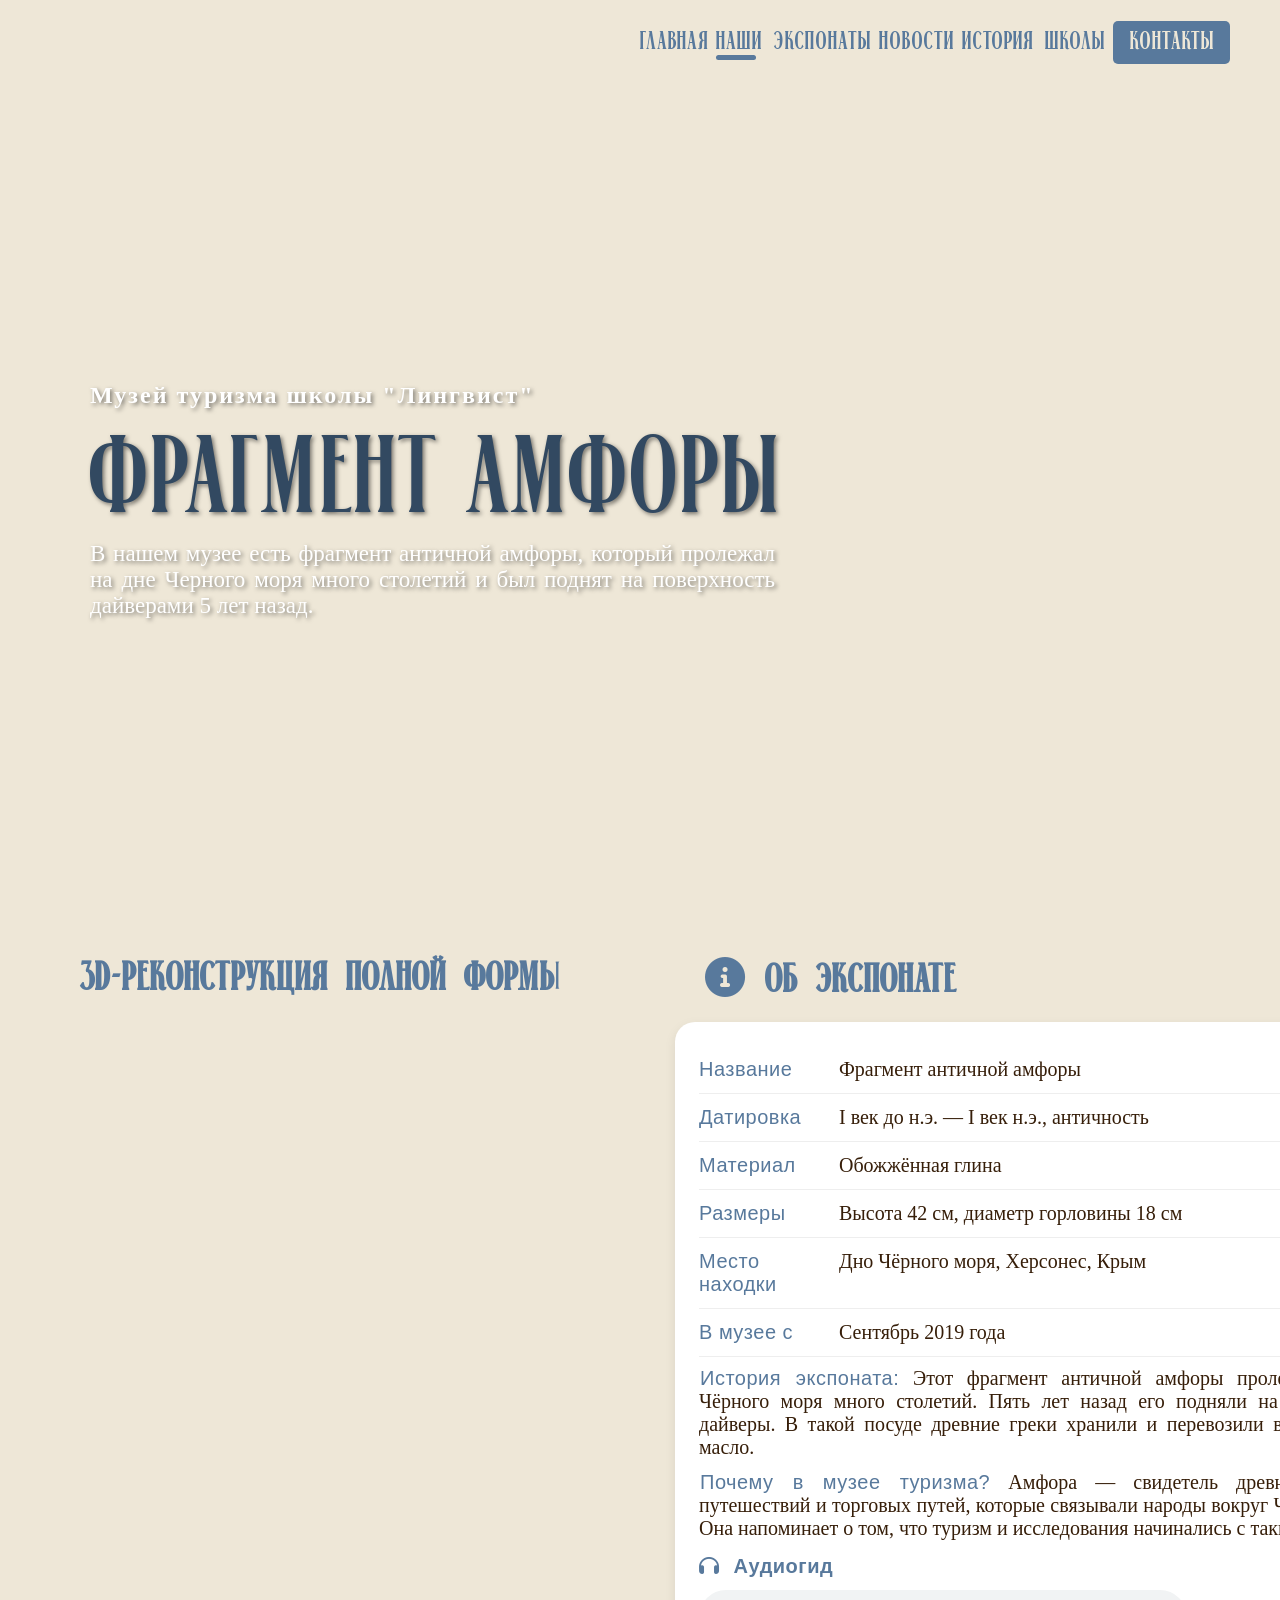
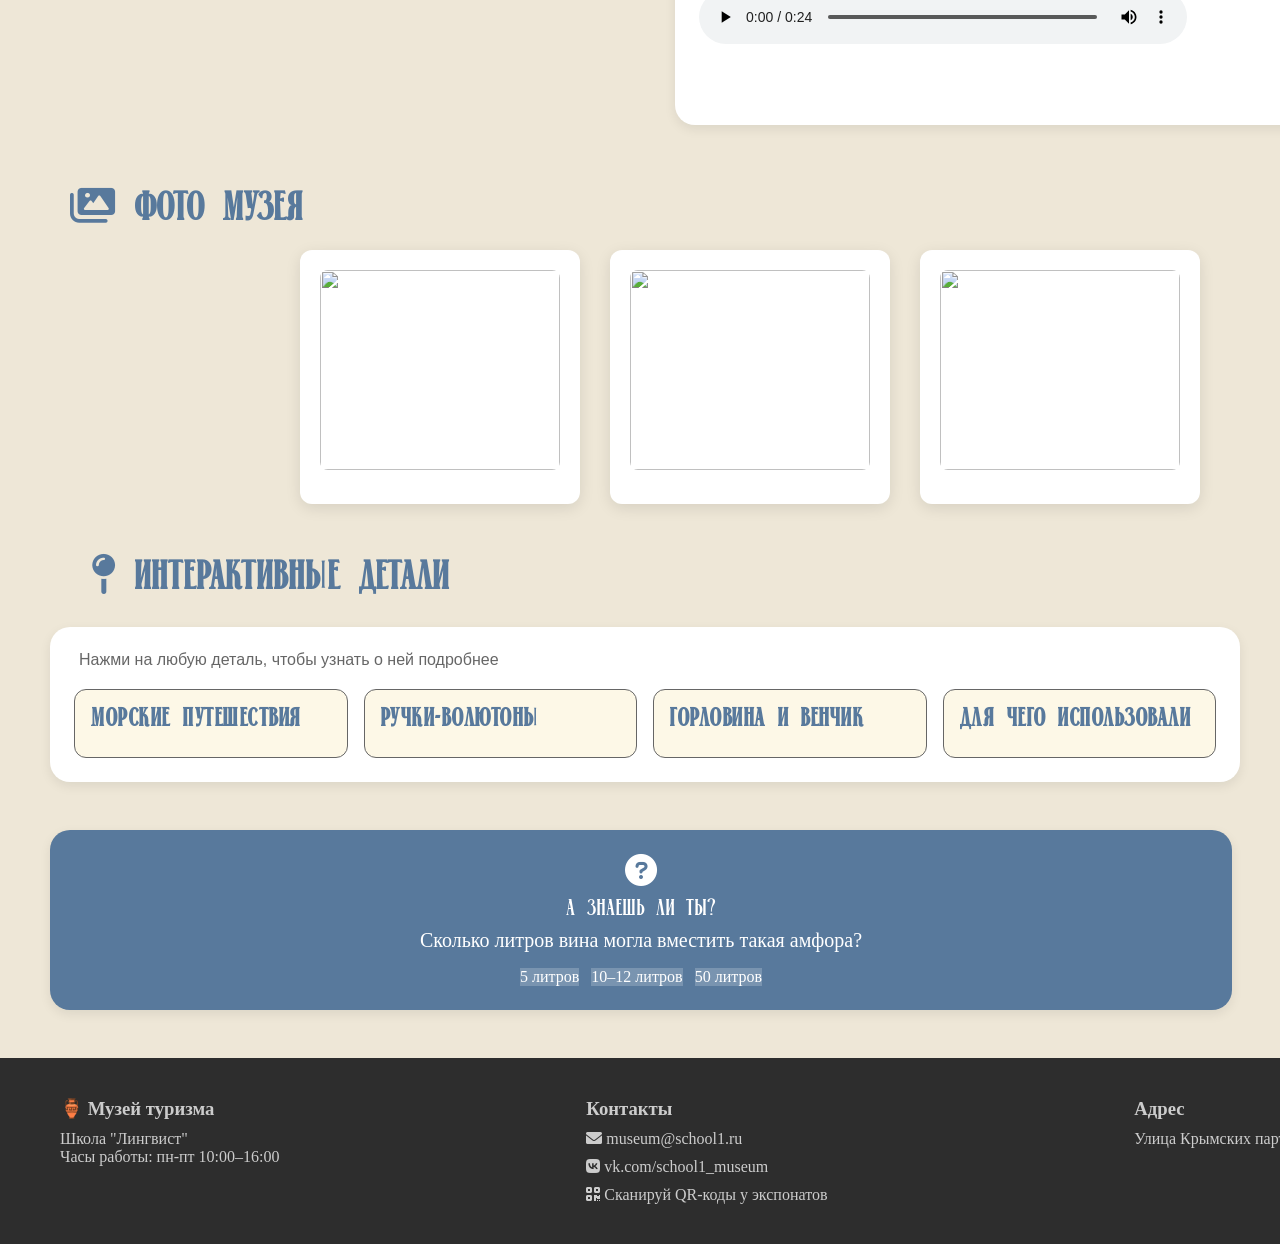
==== commit 6f75cdc7: "Update index.html" ====
--- a/index.html
+++ b/index.html
@@ -13,10 +13,10 @@
         <meta name="viewport" content="width=device-width, initial-scale=1.0">
         <title>Музей туризма</title>
         <link rel="stylesheet" href="https://cdnjs.cloudflare.com/ajax/libs/font-awesome/6.0.0-beta3/css/all.min.css">
-        <link rel="stylesheet" href="/css/main.css">
-        <link rel="stylesheet" href="/css/navigation.css">
-        <link rel="stylesheet" href="/css/hotspot.css">
-        <link rel="stylesheet" href="/css/adaptation.css">
+        <link rel="stylesheet" href="css/main.css">
+        <link rel="stylesheet" href="css/navigation.css">
+        <link rel="stylesheet" href="css/hotspot.css">
+        <link rel="stylesheet" href="css/adaptation.css">
 
     </head>
     <body>
@@ -27,7 +27,7 @@
     <div class="mobile-menu" id="mobileMenu">
         <div class="mobile-menu-header">
             <div class="mobile-menu-logo">
-                <img src="img/logo3.png" alt="">
+                <img src="/img/logo3.png" alt="">
             </div>
             <button class="mobile-menu-close" id="closeMenuBtn">
                 <i class="fas fa-times"></i>
@@ -58,7 +58,7 @@
                 <i class="fas fa-bars"></i>
             </button>
             <span class="logo">
-                <img src="img/logo3.png" alt="">
+                <img src="/img/logo3.png" alt="">
             </span>
             <nav>
                 <ul>
@@ -84,9 +84,9 @@
                     <h1>Фрагмент амфоры<span class="date"></span></h1>
                     <p>В нашем музее есть фрагмент античной амфоры, который пролежал на дне Черного моря много столетий и был поднят на поверхность дайверами 5 лет назад.</p>
                 </div>
-                <img src="img/ampho.png" alt="" class="amphora">
+                <img src="/img/ampho.png" alt="" class="amphora">
                 <div class="image-wrapper">
-                    <img src="img/ampho.png" alt="" class="amphora1">
+                    <img src="/img/ampho.png" alt="" class="amphora1">
                 </div>
             </div>
             
@@ -163,17 +163,17 @@
                             <h2><i class="fas fa-images"></i>  Фото музея</h2>
                             <div class="exhibits-grid">
                                 <div class="exhibit-card">
-                                    <img src="img/img1.jpg" alt="">
+                                    <img src="/img/img1.jpg" alt="">
                                     <h3></h3>
                                     <p></p>
                                 </div>
                                 <div class="exhibit-card">
-                                    <img src="img/img2.jpg" alt="">
+                                    <img src="/img/img2.jpg" alt="">
                                     <h3></h3>
                                     <p></p>
                                 </div>
                                 <div class="exhibit-card">
-                                    <img src="img/img3.jpg" alt="">
+                                    <img src="/img/img3.jpg" alt="">
                                     <h3></h3>
                                     <p></p>
                                 </div>
--- a/css/main.css
+++ b/css/main.css
@@ -1,6 +1,6 @@
 @font-face{
     font-family: 'SC Jurere';      
-    src: url('fonts/SC Jurere.ttf') format('truetype');
+    src: url('/fonts/SC Jurere.ttf') format('truetype');
     font-weight: normal;              
     font-style: normal;               
 }
@@ -40,7 +40,7 @@
 
 .hero {
     min-height: 100vh;
-    background-image: url('img/back.jpg');
+    background-image: url('/img/back.jpg');
     background-repeat: no-repeat;
     background-size: contain;  /*или cover  */
     background-position: center;
@@ -191,7 +191,7 @@
 }
 .photos {
     width: 100%;
-    background-image: url('img/back copy.jpg');
+    background-image: url('/img/back copy.jpg');
     background-position: top 30px center;  /* Сдвигаем вниз на 30px */
     background-repeat: no-repeat;
     padding: 0;
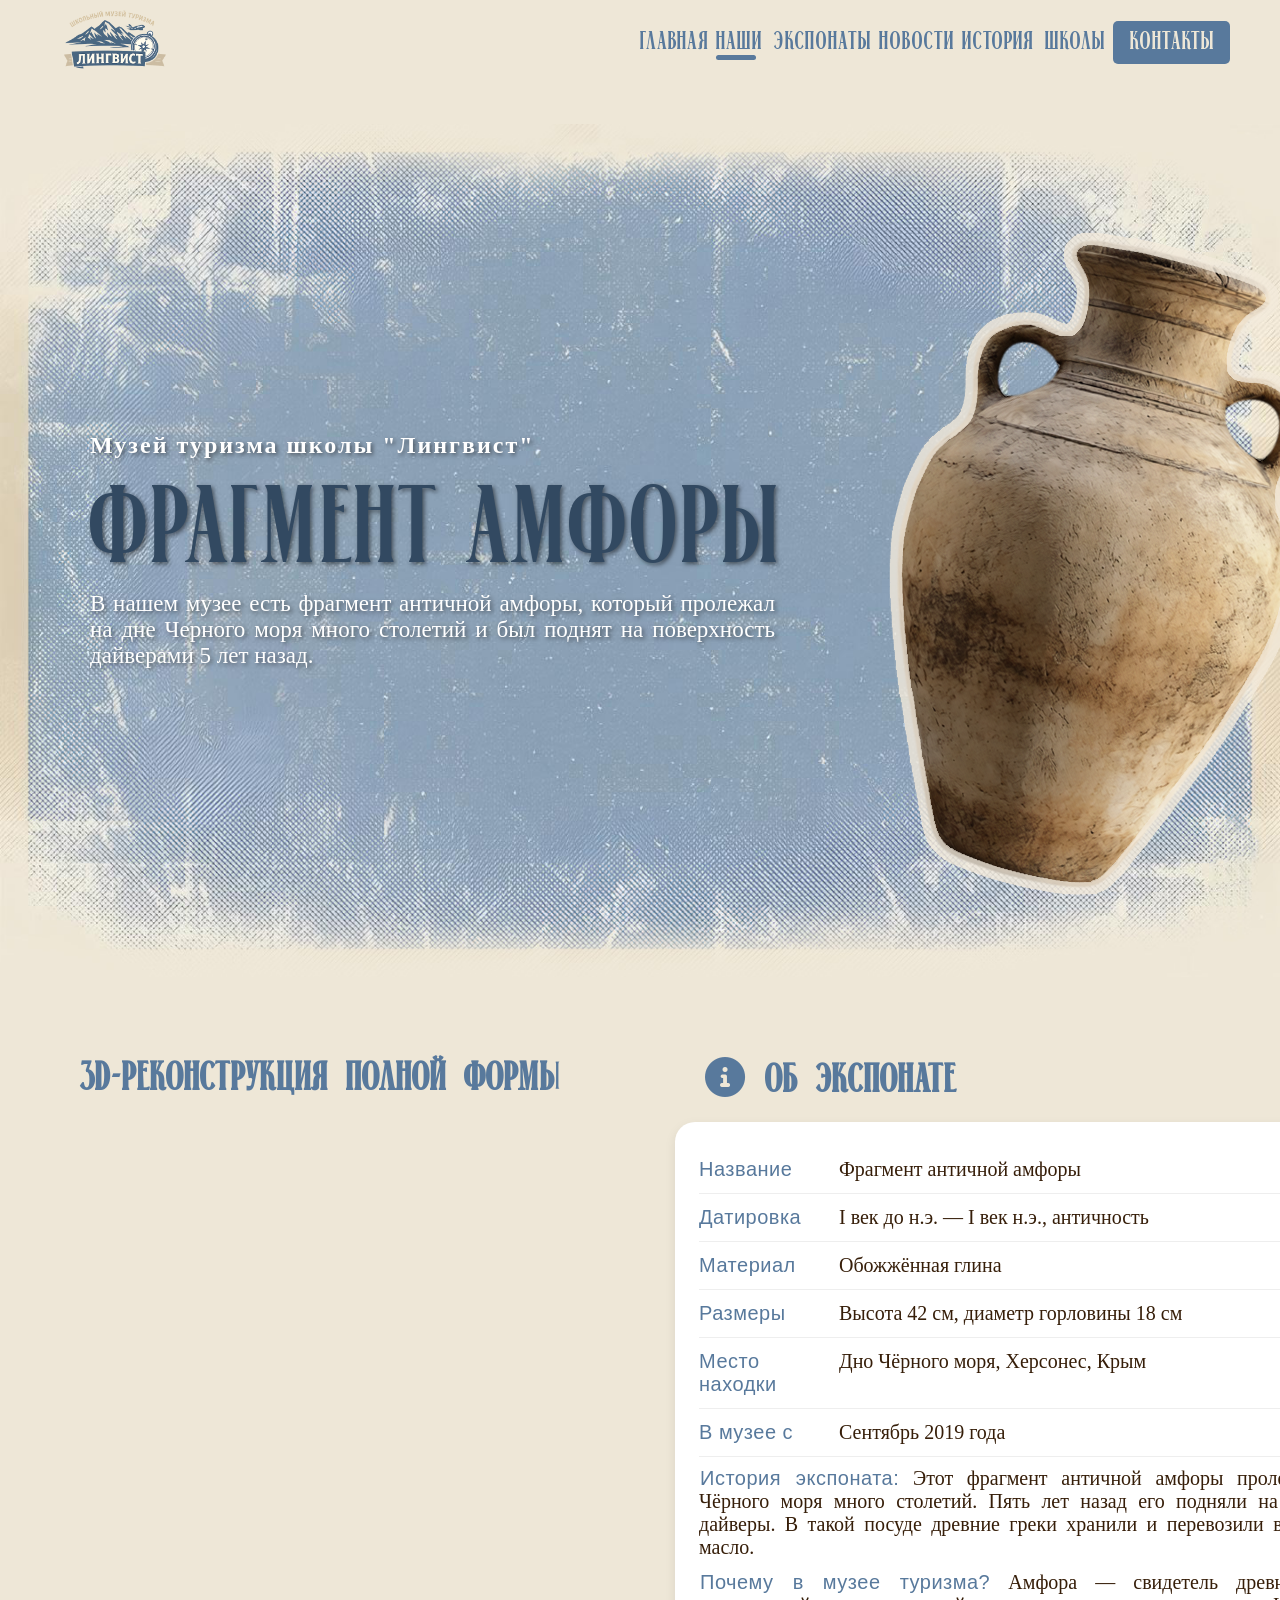
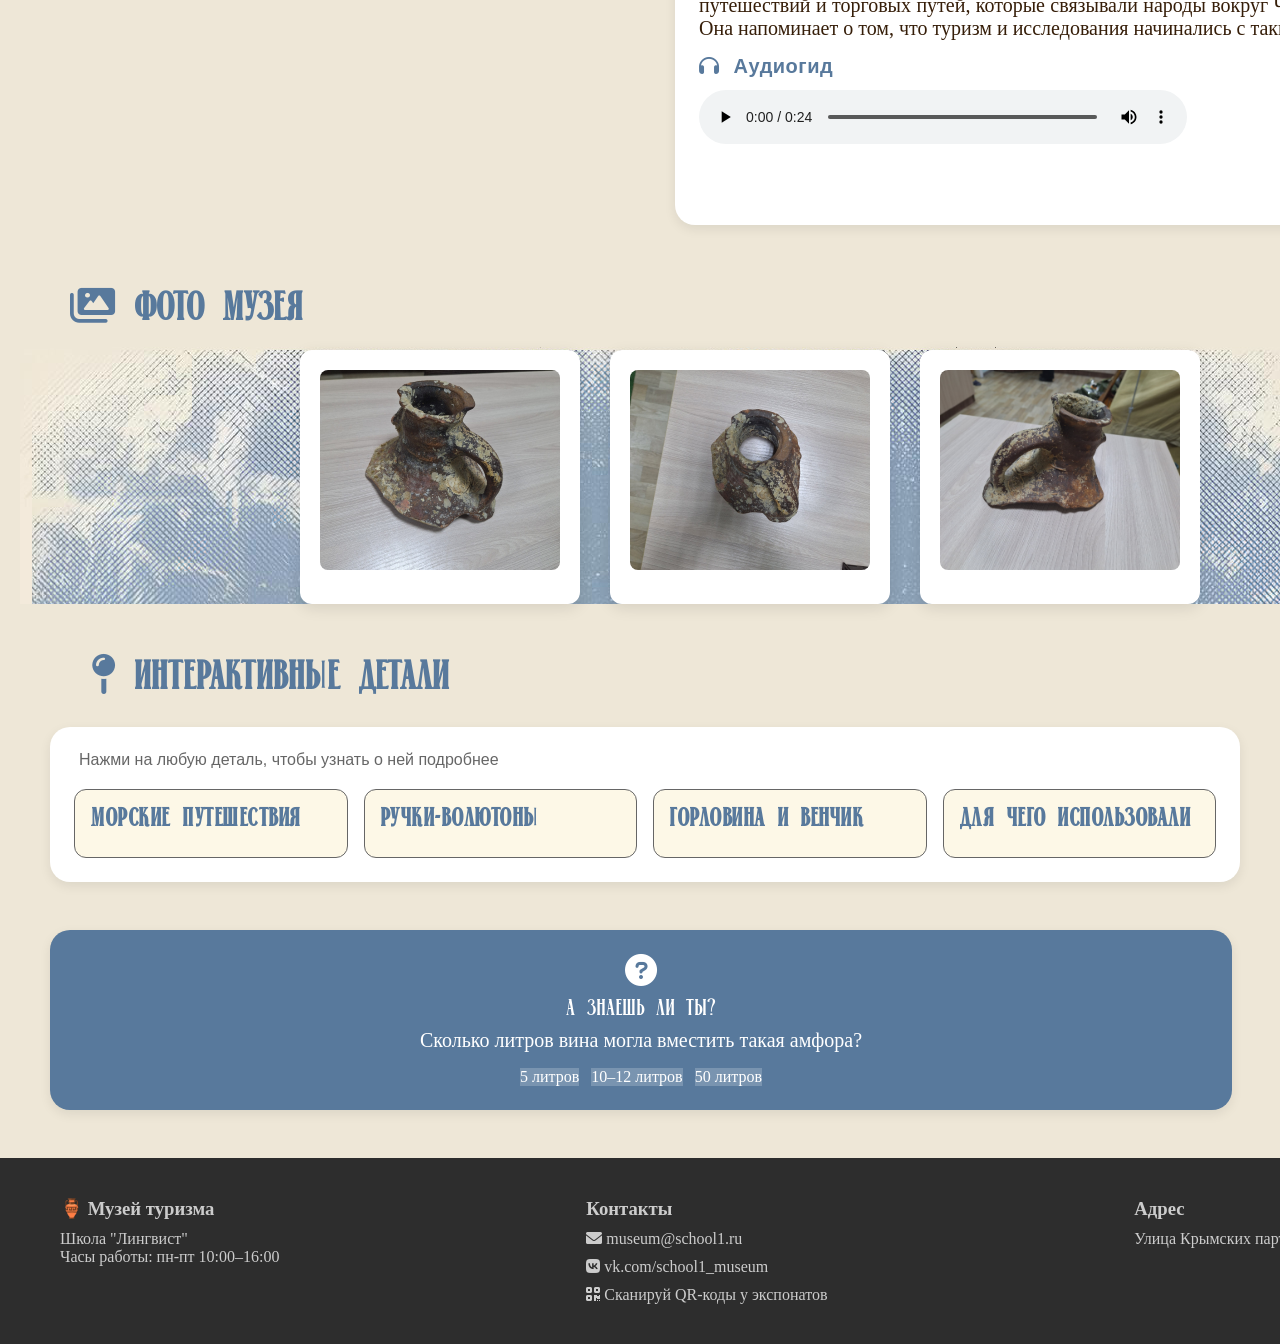
==== commit d99ed947: "Update index.html" ====
--- a/index.html
+++ b/index.html
@@ -17,7 +17,7 @@
         <link rel="stylesheet" href="css/navigation.css">
         <link rel="stylesheet" href="css/hotspot.css">
         <link rel="stylesheet" href="css/adaptation.css">
-
+        <link rel="manifest" href="/linguist_exhibits/manifest.json">
     </head>
     <body>
     <!-- Оверлей для затемнения фона -->
@@ -27,7 +27,7 @@
     <div class="mobile-menu" id="mobileMenu">
         <div class="mobile-menu-header">
             <div class="mobile-menu-logo">
-                <img src="/img/logo3.png" alt="">
+                <img src="img/logo3.png" alt="">
             </div>
             <button class="mobile-menu-close" id="closeMenuBtn">
                 <i class="fas fa-times"></i>
@@ -58,7 +58,7 @@
                 <i class="fas fa-bars"></i>
             </button>
             <span class="logo">
-                <img src="/img/logo3.png" alt="">
+                <img src="img/logo3.png" alt="">
             </span>
             <nav>
                 <ul>
@@ -84,9 +84,9 @@
                     <h1>Фрагмент амфоры<span class="date"></span></h1>
                     <p>В нашем музее есть фрагмент античной амфоры, который пролежал на дне Черного моря много столетий и был поднят на поверхность дайверами 5 лет назад.</p>
                 </div>
-                <img src="/img/ampho.png" alt="" class="amphora">
+                <img src="img/ampho.png" alt="" class="amphora">
                 <div class="image-wrapper">
-                    <img src="/img/ampho.png" alt="" class="amphora1">
+                    <img src="img/ampho.png" alt="" class="amphora1">
                 </div>
             </div>
             
@@ -163,17 +163,17 @@
                             <h2><i class="fas fa-images"></i>  Фото музея</h2>
                             <div class="exhibits-grid">
                                 <div class="exhibit-card">
-                                    <img src="/img/img1.jpg" alt="">
+                                    <img src="img/img1.jpg" alt="">
                                     <h3></h3>
                                     <p></p>
                                 </div>
                                 <div class="exhibit-card">
-                                    <img src="/img/img2.jpg" alt="">
+                                    <img src="img/img2.jpg" alt="">
                                     <h3></h3>
                                     <p></p>
                                 </div>
                                 <div class="exhibit-card">
-                                    <img src="/img/img3.jpg" alt="">
+                                    <img src="img/img3.jpg" alt="">
                                     <h3></h3>
                                     <p></p>
                                 </div>
@@ -404,5 +404,16 @@
         }
     });
 </script>
+<script>
+        if ('serviceWorker' in navigator) {
+            navigator.serviceWorker.register('/linguist_exhibits/sw.js')
+                .then(registration => {
+                    console.log('✅ Service Worker зарегистрирован:', registration);
+                })
+                .catch(error => {
+                    console.log('❌ Ошибка регистрации Service Worker:', error);
+                });
+        }
+</script>
 </body>
 </html>
--- a/css/main.css
+++ b/css/main.css
@@ -1,6 +1,6 @@
 @font-face{
     font-family: 'SC Jurere';      
-    src: url('/fonts/SC Jurere.ttf') format('truetype');
+    src: url('../fonts/SC Jurere.ttf') format('truetype');
     font-weight: normal;              
     font-style: normal;               
 }
@@ -40,7 +40,7 @@
 
 .hero {
     min-height: 100vh;
-    background-image: url('/img/back.jpg');
+    background-image: url('../img/back.jpg');
     background-repeat: no-repeat;
     background-size: contain;  /*или cover  */
     background-position: center;
@@ -111,7 +111,7 @@
 }
 
 .hero--info p{
-    font-family: Impact,'Anton',;
+    font-family: 'Impact','Anton';
     font-weight: 50;
     font-size: 23px;
     margin-left: 20px;
@@ -191,7 +191,7 @@
 }
 .photos {
     width: 100%;
-    background-image: url('/img/back copy.jpg');
+    background-image: url('../img/back copy.jpg');
     background-position: top 30px center;  /* Сдвигаем вниз на 30px */
     background-repeat: no-repeat;
     padding: 0;
@@ -356,7 +356,7 @@
     width: 100px;
     font-weight: 600;
     color: #58799c;
-    font-family: Impact,'Anton', 'Franklin Gothic Medium', 'Arial Narrow', Arial, sans-serif;
+    font-family: 'Impact','Anton', 'Franklin Gothic Medium', 'Arial Narrow', Arial, sans-serif;
     font-size: 20px;
     font-weight: 200;
     letter-spacing: 0.5px;
@@ -371,7 +371,7 @@
     width: 100px;
     font-weight: 600;
     color: #58799c;
-    font-family: Impact,'Anton', 'Franklin Gothic Medium', 'Arial Narrow', Arial, sans-serif;
+    font-family: 'Impact','Anton', 'Franklin Gothic Medium', 'Arial Narrow', Arial, sans-serif;
     font-size: 20px;
     font-weight: 200;
     letter-spacing: 0.5px;
@@ -388,7 +388,7 @@
 .audio-player{
     margin-top: 15px;
     color:#58799c;
-    font-family: Impact, 'Anton', 'Franklin Gothic Medium', 'Arial Narrow', Arial, sans-serif;
+    font-family: 'Impact', 'Anton', 'Franklin Gothic Medium', 'Arial Narrow', Arial, sans-serif;
     font-size: 20px;
     font-weight: 200;
     letter-spacing: 0.5px;
--- a/css/adaptation.css
+++ b/css/adaptation.css
@@ -346,7 +346,7 @@
         margin-top: 20px;
         font-size: 16px;
         text-align: center;
-        font-family: Impact;
+        font-family: Impact, 'Anton';
         font-weight: 50;
         color: #fff;
         text-shadow: 2px 2px 4px rgba(0, 0, 0, 0.5);
@@ -357,7 +357,7 @@
         margin-top: 20px;
         font-size: 16px;
         text-align: center;
-        font-family: Impact;
+        font-family: Impact, 'Anton';
         font-weight: 50;
         color: #fff;
         text-shadow: 2px 2px 4px rgba(0, 0, 0, 0.5);
@@ -368,7 +368,7 @@
         margin-top: 20px;
         font-size: 16px;
         text-align: center;
-        font-family: Impact;
+        font-family: Impact, 'Anton';
         font-weight: 50;
         color: #fff;
         text-shadow: 2px 2px 4px rgba(0, 0, 0, 0.5);
